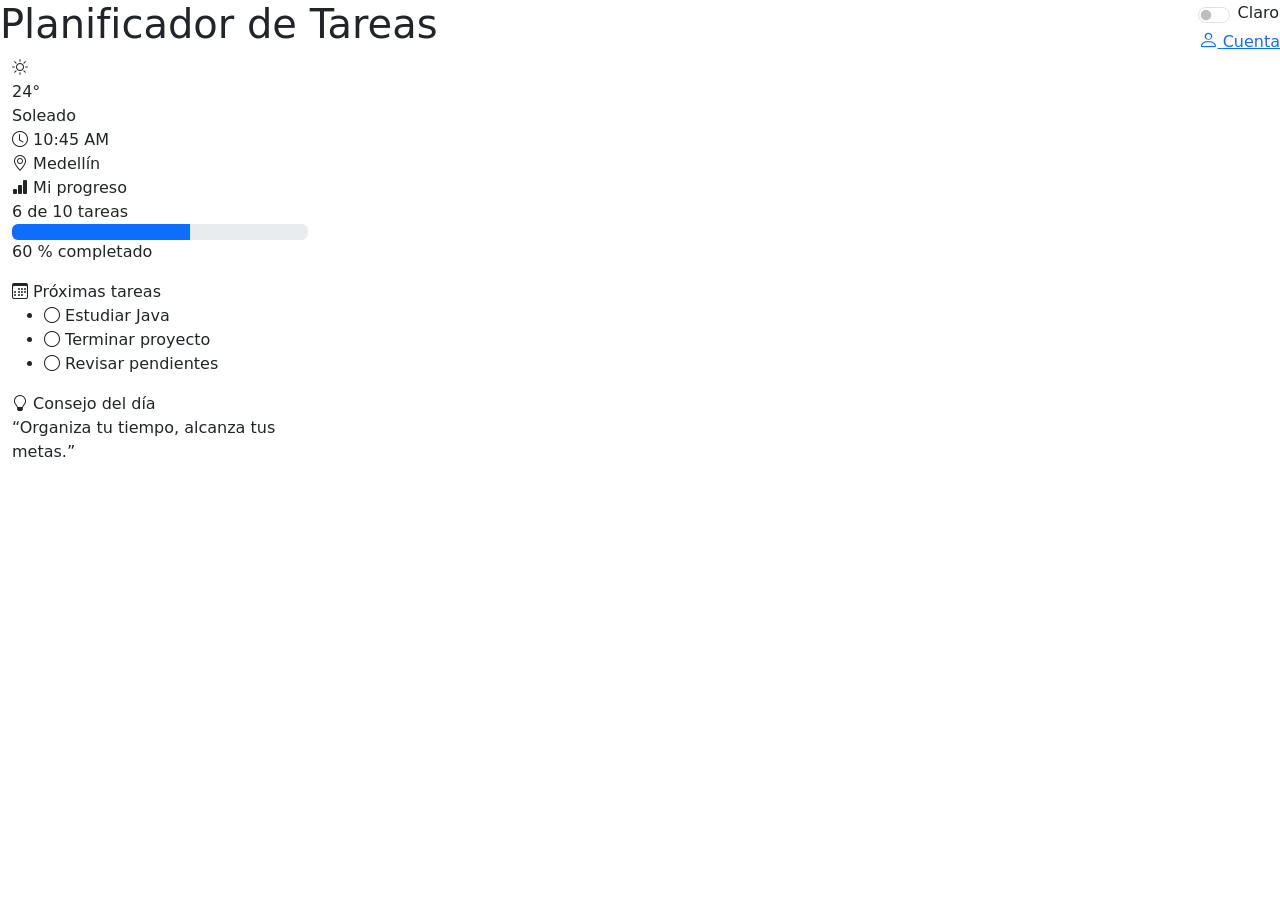
==== index.html @ a647c3d3 "feat: implementacion wiframe html" ====
<!DOCTYPE html>
<html lang="es">
<head>
    <meta charset="UTF-8">
    <meta name="viewport" content="width=device-width, initial-scale=1.0">
    <title>Planificador de Tareas</title>
    <link href="https://cdn.jsdelivr.net/npm/bootstrap@5.3.3/dist/css/bootstrap.min.css" rel="stylesheet">
    <link href="https://cdn.jsdelivr.net/npm/bootstrap-icons@1.11.3/font/bootstrap-icons.min.css" rel="stylesheet">
    <link rel="stylesheet" href="css/style.css">
</head>
<body>

    <!-- Header / Barra Superior -->
    <header class="app-header d-flex justify-content-between align-items-center">
        <div class="d-flex align-items-center gap-2">
            
            <h1 class="brand-title">Planificador de Tareas</h1>
        </div>

        <div class="header-actions">
            <!-- Selector de Tema Claro / Oscuro -->
            <div class="theme-switch-wrapper">
                <div class="form-check form-switch m-0 d-flex align-items-center gap-2">
                    <input class="form-check-input" type="checkbox" id="themeSwitch" role="switch">
                    <label class="form-check-label" for="themeSwitch">Claro</label>
                </div>
            </div>

            <!-- Botón Cuenta -->
            <a href="#" class="account-link">
                <i class="bi bi-person fs-5"></i>
                <span>Cuenta</span>
            </a>
        </div>
    </header>

    <!-- Contenedor Principal -->
    <main class="container-fluid app-layout">
        <div class="row g-4 h-100">
            <aside class="col-12 col-md-3 col-xl-3 widgets-container">
                <!--clima y ubicación-->
                <div class="widget-card">
                    <div class="weather-top">
                        <i class="bi bi-brightness-high weather-icon"></i>
                        <div class="weather-temp">
                            <div class="weather-degrees">24°</div>
                            <span class="weather-condition">Soleado</span>
                        </div>
                    </div>
                    <div class="weather-details">
                        <div class="weather-item">
                            <i class="bi bi-clock"></i>
                            <span>10:45 AM</span>
                        </div>
                        <div class="weather-item">
                            <i class="bi bi-geo-alt"></i>
                            <span>Medellín</span>
                        </div>
                    </div>
                </div>

                <!--progreso de tareas-->
                <div class="widget-card">
                    <div class="widget-title">
                        <i class="bi bi-bar-chart-fill"></i>
                        <span>Mi progreso</span>
                    </div>
                    <div class="progress-stats">6 de 10 tareas</div>
                    <div class="progress custom-progress" role="progressbar" aria-valuenow="60" aria-valuemin="0" aria-valuemax="100">
                        <div class="progress-bar" style="width: 60%"></div>
                    </div>
                    <p class="progress-pct">60 % completado</p>
                </div>

                <!--próximas tareas-->
                <div class="widget-card">
                    <div class="widget-title">
                        <i class="bi bi-calendar3"></i>
                        <span>Próximas tareas</span>
                    </div>
                    <ul class="next-tasks-list">
                        <li class="next-tasks-item">
                            <i class="bi bi-circle"></i>
                            <span>Estudiar Java</span>
                        </li>
                        <li class="next-tasks-item">
                            <i class="bi bi-circle"></i>
                            <span>Terminar proyecto</span>
                        </li>
                        <li class="next-tasks-item">
                            <i class="bi bi-circle"></i>
                            <span>Revisar pendientes</span>
                        </li>
                    </ul>
                </div>

                <!--consejo del día-->
                <div class="widget-card">
                    <div class="widget-title">
                        <i class="bi bi-lightbulb"></i>
                        <span>Consejo del día</span>
                    </div>
                    <p class="quote-text">“Organiza tu tiempo, alcanza tus metas.”</p>
                </div>

            </aside>

        </div>
    </main>

    <script src="https://cdn.jsdelivr.net/npm/bootstrap@5.3.3/dist/js/bootstrap.bundle.min.js"></script>
</body>
</html>
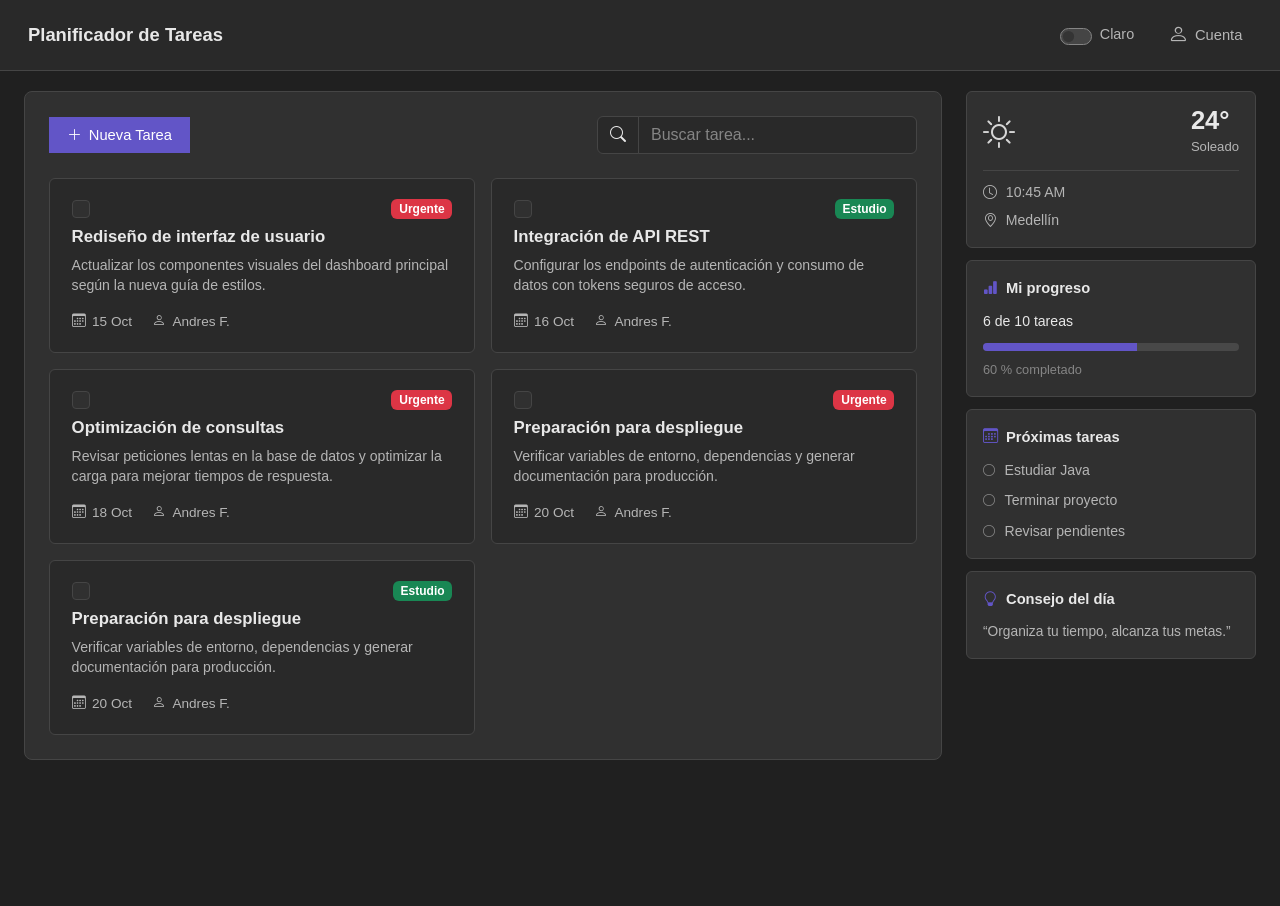
==== commit f12d05d7: "feat: implementar tarjetas y lista de tareas" ====
--- a/index.html
+++ b/index.html
@@ -13,7 +13,6 @@
     <!-- Header / Barra Superior -->
     <header class="app-header d-flex justify-content-between align-items-center">
         <div class="d-flex align-items-center gap-2">
-            
             <h1 class="brand-title">Planificador de Tareas</h1>
         </div>
 
@@ -37,8 +36,153 @@
     <!-- Contenedor Principal -->
     <main class="container-fluid app-layout">
         <div class="row g-4 h-100">
+                <section class="col-12 col-md-9 col-xl-9">
+                    <div class="center-board">
+                        <div class="d-flex justify-content-between align-items-center mb-4 flex-wrap gap-3">
+                            <button class="btn btn-new-task" data-bs-toggle="modal" data-bs-target="#newTaskModal">
+                                <i class="bi bi-plus-lg"></i>
+                                <span>Nueva Tarea</span>
+                            </button>
+                            <div class="input-group" style="max-width: 320px;">
+                                <span class="input-group-text">
+                                    <i class="bi bi-search"></i>
+                                </span>
+                                <input type="text" class="form-control" placeholder="Buscar tarea...">
+                            </div>
+                        </div>
+
+                        <div class="row row-cols-1 row-cols-lg-2 g-3">
+                            <div class="col">
+                                <div class="card task-card h-100">
+                                    <div class="card-body">
+                                        <div>
+                                            <div class="d-flex justify-content-between align-items-center mb-2">
+                                                <input type="checkbox" class="form-check-input">
+                                                <span class="badge bg-danger">Urgente</span>
+                                            </div>
+                                            <h5 class="card-title">Rediseño de interfaz de usuario</h5>
+                                            <p class="task-desc">Actualizar los componentes visuales del dashboard principal según la nueva guía de estilos.</p>
+                                        </div>
+                                        <div class="task-meta">
+                                            <span>
+                                                <i class="bi bi-calendar3"></i>
+                                                15 Oct
+                                            </span>
+                                            <span>
+                                                <i class="bi bi-person"></i>
+                                                Andres F.
+                                            </span>
+                                        </div>
+                                    </div>
+                                </div>
+                            </div>
+
+                            <div class="col">
+                                <div class="card task-card h-100">
+                                    <div class="card-body">
+                                        <div>
+                                            <div class="d-flex justify-content-between align-items-center mb-2">
+                                                <input type="checkbox" class="form-check-input">
+                                                <span class="badge bg-success">Estudio</span>
+                                            </div>
+                                            <h5 class="card-title">Integración de API REST</h5>
+                                            <p class="task-desc">Configurar los endpoints de autenticación y consumo de datos con tokens seguros de acceso.</p>
+                                        </div>
+                                        <div class="task-meta">
+                                            <span>
+                                                <i class="bi bi-calendar3"></i>
+                                                16 Oct
+                                            </span>
+                                            <span>
+                                                <i class="bi bi-person"></i>
+                                                Andres F.
+                                            </span>
+                                        </div>
+                                    </div>
+                                </div>
+                            </div>
+
+                            <div class="col">
+                                <div class="card task-card h-100">
+                                    <div class="card-body">
+                                        <div>
+                                            <div class="d-flex justify-content-between align-items-center mb-2">
+                                                <input type="checkbox" class="form-check-input">
+                                                <span class="badge bg-danger">Urgente</span>
+                                            </div>
+                                            <h5 class="card-title">Optimización de consultas</h5>
+                                            <p class="task-desc">Revisar peticiones lentas en la base de datos y optimizar la carga para mejorar tiempos de respuesta.</p>
+                                        </div>
+                                        <div class="task-meta">
+                                            <span>
+                                                <i class="bi bi-calendar3"></i>
+                                                18 Oct
+                                            </span>
+                                            <span>
+                                                <i class="bi bi-person"></i>
+                                                Andres F.
+                                            </span>
+                                        </div>
+                                    </div>
+                                </div>
+                            </div>
+
+                            <div class="col">
+                                <div class="card task-card h-100">
+                                    <div class="card-body">
+                                        <div>
+                                            <div class="d-flex justify-content-between align-items-center mb-2">
+                                                <input type="checkbox" class="form-check-input">
+                                                <span class="badge bg-danger">Urgente</span>
+                                            </div>
+                                            <h5 class="card-title">Preparación para despliegue</h5>
+                                            <p class="task-desc">Verificar variables de entorno, dependencias y generar documentación para producción.</p>
+                                        </div>
+                                        <div class="task-meta">
+                                            <span>
+                                                <i class="bi bi-calendar3"></i>
+                                                20 Oct
+                                            </span>
+                                            <span>
+                                                <i class="bi bi-person"></i>
+                                                Andres F.
+                                            </span>
+                                        </div>
+                                    </div>
+                                </div>
+                            </div>
+
+                            <div class="col">
+                                <div class="card task-card h-100">
+                                    <div class="card-body">
+                                        <div>
+                                            <div class="d-flex justify-content-between align-items-center mb-2">
+                                                <input type="checkbox" class="form-check-input">
+                                                <span class="badge bg-success">Estudio</span>
+                                            </div>
+                                            <h5 class="card-title">Preparación para despliegue</h5>
+                                            <p class="task-desc">Verificar variables de entorno, dependencias y generar documentación para producción.</p>
+                                        </div>
+                                        <div class="task-meta">
+                                            <span>
+                                                <i class="bi bi-calendar3"></i>
+                                                20 Oct
+                                            </span>
+                                            <span>
+                                                <i class="bi bi-person"></i>
+                                                Andres F.
+                                            </span>
+                                        </div>
+                                    </div>
+                                </div>
+                            </div>
+
+                        </div>
+                    </div>
+                </section>
+
+            <!--clima y ubicación-->
             <aside class="col-12 col-md-3 col-xl-3 widgets-container">
-                <!--clima y ubicación-->
                 <div class="widget-card">
                     <div class="weather-top">
                         <i class="bi bi-brightness-high weather-icon"></i>
@@ -108,6 +252,48 @@
         </div>
     </main>
 
+    <!-- Modal Nueva Tarea -->
+    <div class="modal fade" id="newTaskModal" tabindex="-1" aria-labelledby="newTaskModalLabel" aria-hidden="true">
+        <div class="modal-dialog modal-dialog-centered">
+            <div class="modal-content custom-modal">
+                <div class="modal-header border-0 pb-0">
+                    <h5 class="modal-title fw-bold" id="newTaskModalLabel">Nueva Tarea</h5>
+                    <button type="button" class="btn-close btn-close-white" data-bs-dismiss="modal" aria-label="Cerrar"></button>
+                </div>
+                <div class="modal-body pt-3">
+                    <form id="newTaskForm">
+                        <div class="mb-3">
+                            <label class="form-label text-secondary small fw-medium">Nombre</label>
+                            <input type="text" class="form-control" placeholder="Nombre de la tarea" required>
+                        </div>
+                        <div class="mb-3">
+                            <label class="form-label text-secondary small fw-medium">Descripción</label>
+                            <textarea class="form-control" rows="2" placeholder="Detalles de la tarea..."></textarea>
+                        </div>
+                        <div class="row g-2 mb-3">
+                            <div class="col-6">
+                                <label class="form-label text-secondary small fw-medium">Fecha Límite</label>
+                                <input type="date" class="form-control" required>
+                            </div>
+                            <div class="col-6">
+                                <label class="form-label text-secondary small fw-medium">Categoría</label>
+                                <select class="form-select custom-select">
+                                    <option value="Urgente" selected>Urgente</option>
+                                    <option value="Estudio">Estudio</option>
+                                    <option value="Personal">Personal</option>
+                                    <option value="Trabajo">Trabajo</option>
+                                </select>
+                            </div>
+                        </div>
+                        <div class="d-grid mt-4">
+                            <button type="submit" class="btn btn-save-task">Guardar</button>
+                        </div>
+                    </form>
+                </div>
+            </div>
+        </div>
+    </div>
+
     <script src="https://cdn.jsdelivr.net/npm/bootstrap@5.3.3/dist/js/bootstrap.bundle.min.js"></script>
 </body>
 </html>
--- a/css/style.css
+++ b/css/style.css
@@ -0,0 +1,379 @@
+/* Variables de tema */
+:root {
+    --bg-body: #202020;
+    --bg-sidebar: #292929;
+    --bg-card: #303030;
+    --bg-card-hover: #383838;
+    --border-color: #454545;
+    --border-color-hover: #5a5a5a;
+    --primary-purple: #6255c7;
+    --text-primary: #e8e8e8;
+    --text-secondary: #b5b5b5;
+    --text-muted: #858585;
+    --border-radius-xl: 8px;
+    --border-radius-lg: 6px;
+    --border-radius-sm: 4px;
+    --transition: background-color 0.2s ease, color 0.2s ease;
+}
+
+/* Base */
+body {
+    background-color: var(--bg-body);
+    color: var(--text-primary);
+    font-family: Arial, Helvetica, sans-serif;
+    min-height: 100vh;
+    overflow-x: hidden;
+}
+
+/* Header */
+.app-header {
+    background-color: var(--bg-sidebar);
+    border-bottom: 1px solid var(--border-color);
+    padding: 0.9rem 1.75rem;
+}
+
+.brand-icon-box {
+    width: 34px;
+    height: 34px;
+    background-color: var(--primary-purple);
+    color: #fff;
+    border-radius: var(--border-radius-sm);
+    display: inline-flex;
+    align-items: center;
+    justify-content: center;
+    font-size: 1.15rem;
+}
+
+.brand-title {
+    font-size: 1.15rem;
+    font-weight: 600;
+    margin: 0;
+}
+
+.header-actions {
+    display: flex;
+    align-items: center;
+    gap: 1.5rem;
+}
+
+.theme-switch-wrapper {
+    display: flex;
+    align-items: center;
+    gap: 0.5rem;
+    color: var(--text-secondary);
+    font-size: 0.9rem;
+}
+
+.theme-switch-wrapper .form-check-input {
+    background-color: var(--border-color);
+    border-color: var(--text-muted);
+    cursor: pointer;
+    width: 2.2em;
+    height: 1.2em;
+}
+
+.account-link {
+    color: var(--text-secondary);
+    text-decoration: none;
+    font-size: 0.92rem;
+    font-weight: 500;
+    display: inline-flex;
+    align-items: center;
+    gap: 0.45rem;
+    padding: 0.35rem 0.6rem;
+    border-radius: var(--border-radius-sm);
+    transition: var(--transition);
+}
+
+.account-link:hover {
+    color: var(--text-primary);
+    background-color: var(--bg-card);
+}
+
+/* Layout y Panel Central */
+.app-layout {
+    min-height: calc(100vh - 65px);
+    padding: 1.25rem 1.5rem;
+}
+
+.center-board {
+    background-color: var(--bg-card);
+    border: 1px solid var(--border-color);
+    border-radius: var(--border-radius-xl);
+    min-height: 100%;
+    display: flex;
+    flex-direction: column;
+    padding: 1.5rem;
+}
+
+/* Panel Central y Botón Nueva Tarea */
+.btn-new-task {
+    background-color: var(--primary-purple);
+    color: #fff;
+    font-weight: 500;
+    font-size: 0.92rem;
+    padding: 0.45rem 1.1rem;
+    border-radius: var(--border-radius-md);
+    border: none;
+    display: inline-flex;
+    align-items: center;
+    gap: 0.45rem;
+    transition: background-color 0.2s ease, transform 0.15s ease;
+}
+
+.btn-new-task:hover {
+    background-color: #5345b5;
+    color: #fff;
+    transform: translateY(-1px);
+}
+
+/* Buscador */
+.input-group-text,
+.form-control {
+    background-color: var(--bg-sidebar);
+    border-color: var(--border-color);
+    color: var(--text-primary);
+}
+
+.form-control::placeholder {
+    color: var(--text-muted);
+}
+
+.form-control:focus {
+    background-color: var(--bg-sidebar);
+    border-color: var(--border-color-hover);
+    color: var(--text-primary);
+    box-shadow: none;
+}
+
+/* Tarjetas de Tareas */
+.task-card {
+    background-color: var(--bg-sidebar);
+    border: 1px solid var(--border-color);
+    border-radius: var(--border-radius-lg);
+    color: var(--text-primary);
+    min-height: 175px;
+    transition: transform 0.2s ease, border-color 0.2s ease, box-shadow 0.2s ease;
+}
+
+.task-card:hover {
+    border-color: var(--border-color-hover);
+    transform: translateY(-2px);
+    box-shadow: 0 4px 14px rgba(0, 0, 0, 0.25);
+}
+
+.task-card .card-body {
+    padding: 1.25rem 1.35rem;
+    display: flex;
+    flex-direction: column;
+    justify-content: space-between;
+    height: 100%;
+}
+
+.task-card .card-title {
+    font-size: 1.05rem;
+    font-weight: 600;
+    margin: 0.25rem 0 0.45rem;
+}
+
+.task-card .task-desc {
+    color: var(--text-secondary);
+    font-size: 0.88rem;
+    line-height: 1.45;
+    margin-bottom: 0.85rem;
+}
+
+.task-card .task-meta {
+    display: flex;
+    align-items: center;
+    gap: 1.25rem;
+}
+
+.task-card .task-meta span {
+    color: var(--text-secondary);
+    font-size: 0.85rem;
+    display: inline-flex;
+    align-items: center;
+    gap: 0.4rem;
+}
+
+.task-card .form-check-input {
+    background-color: var(--bg-card);
+    border-color: var(--border-color);
+    cursor: pointer;
+    width: 1.15em;
+    height: 1.15em;
+    margin: 0;
+}
+
+.theme-switch-wrapper .form-check-input:checked,
+.task-card .form-check-input:checked {
+    background-color: var(--primary-purple);
+    border-color: transparent;
+}
+
+/* Widgets Laterales */
+.widgets-container {
+    display: flex;
+    flex-direction: column;
+    gap: 0.75rem;
+}
+
+.widget-card {
+    background-color: var(--bg-card);
+    border: 1px solid var(--border-color);
+    border-radius: var(--border-radius-lg);
+    padding: 1rem;
+}
+
+.widget-title {
+    font-size: 0.92rem;
+    font-weight: 600;
+    display: flex;
+    align-items: center;
+    gap: 0.5rem;
+    margin-bottom: 0.75rem;
+}
+
+.widget-title i {
+    color: var(--primary-purple);
+}
+
+/* Clima */
+.weather-top {
+    display: flex;
+    align-items: center;
+    justify-content: space-between;
+    margin-bottom: 0.75rem;
+}
+
+.weather-icon {
+    font-size: 2rem;
+    color: #d6d6d6;
+}
+
+.weather-degrees {
+    font-size: 1.6rem;
+    font-weight: 600;
+    line-height: 1;
+}
+
+.weather-condition {
+    font-size: 0.82rem;
+    color: var(--text-secondary);
+}
+
+.weather-details {
+    display: flex;
+    flex-direction: column;
+    gap: 0.45rem;
+    font-size: 0.88rem;
+    color: var(--text-secondary);
+    border-top: 1px solid var(--border-color);
+    padding-top: 0.7rem;
+}
+
+.weather-item {
+    display: flex;
+    align-items: center;
+    gap: 0.55rem;
+}
+
+/* Progreso */
+.progress-stats {
+    font-size: 0.88rem;
+    font-weight: 500;
+    margin-bottom: 0.65rem;
+}
+
+.custom-progress {
+    height: 8px;
+    background-color: #484848;
+    border-radius: 4px;
+    overflow: hidden;
+    margin-bottom: 0.6rem;
+}
+
+.custom-progress .progress-bar {
+    background-color: var(--primary-purple);
+}
+
+.progress-pct {
+    font-size: 0.8rem;
+    color: var(--text-muted);
+    margin: 0;
+}
+
+/* Próximas Tareas y Consejo */
+.next-tasks-list {
+    list-style: none;
+    padding: 0;
+    margin: 0;
+    display: flex;
+    flex-direction: column;
+    gap: 0.6rem;
+}
+
+.next-tasks-item {
+    display: flex;
+    align-items: center;
+    gap: 0.6rem;
+    font-size: 0.88rem;
+    color: var(--text-secondary);
+}
+
+.next-tasks-item i {
+    font-size: 0.75rem;
+    color: var(--text-muted);
+}
+
+.quote-text {
+    font-size: 0.86rem;
+    color: var(--text-secondary);
+    margin: 0;
+    line-height: 1.45;
+}
+
+/* Modal de Nueva Tarea */
+.custom-modal {
+    background-color: var(--bg-card);
+    border: 1px solid var(--border-color);
+    border-radius: var(--border-radius-xl);
+    color: var(--text-primary);
+}
+
+.custom-modal .form-control,
+.custom-modal .form-select {
+    background-color: var(--bg-sidebar);
+    border-color: var(--border-color);
+    color: var(--text-primary);
+}
+
+.custom-modal .form-control:focus,
+.custom-modal .form-select:focus {
+    background-color: var(--bg-sidebar);
+    border-color: var(--border-color-hover);
+    color: var(--text-primary);
+    box-shadow: none;
+}
+
+.custom-modal input[type="date"]::-webkit-calendar-picker-indicator {
+    filter: invert(0.8);
+    cursor: pointer;
+}
+
+.btn-save-task {
+    background-color: var(--primary-purple);
+    color: #fff;
+    font-weight: 600;
+    font-size: 0.95rem;
+    padding: 0.65rem;
+    border-radius: var(--border-radius-md);
+    border: none;
+    transition: background-color 0.2s ease;
+}
+
+.btn-save-task:hover {
+    background-color: #5345b5;
+    color: #fff;
+}
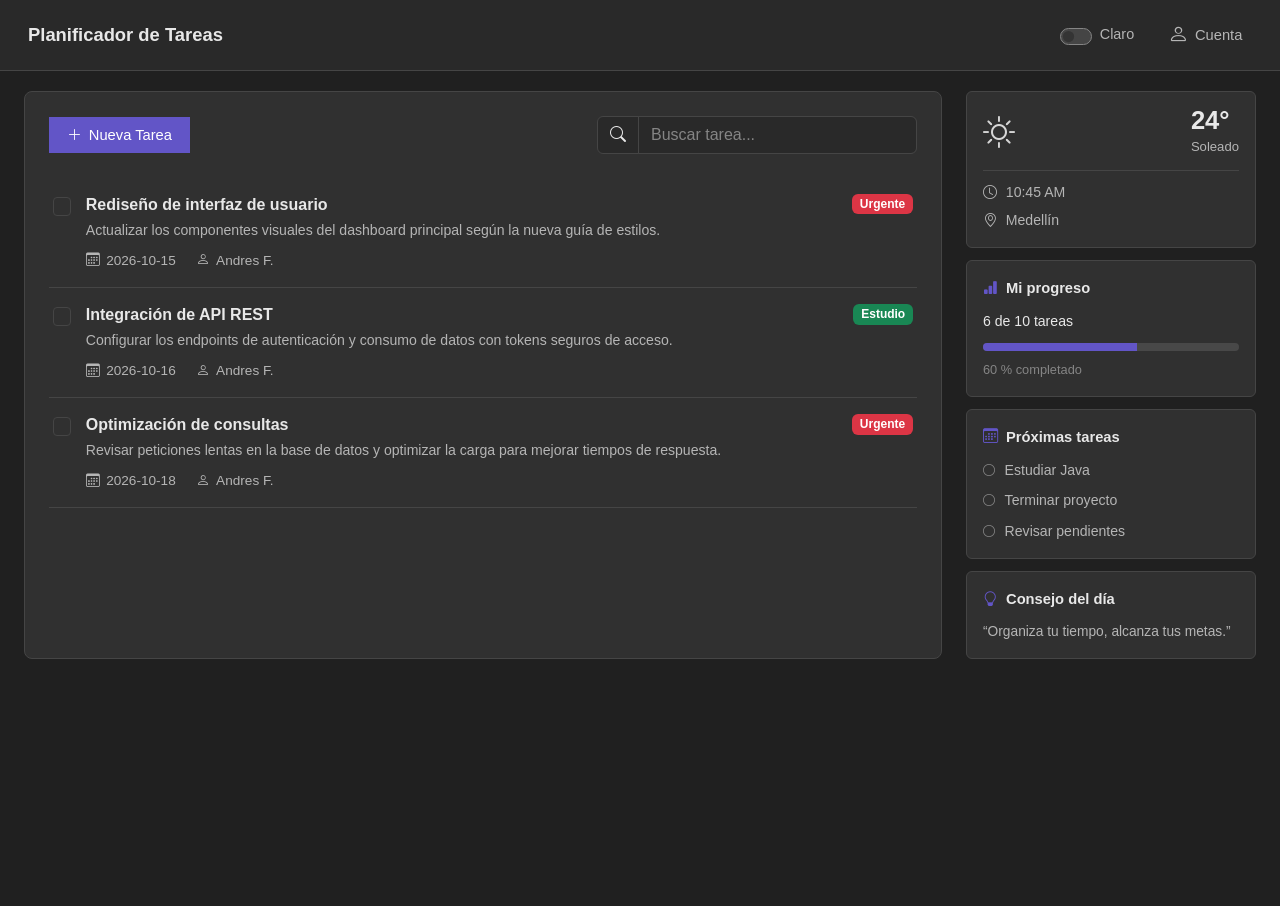
==== commit 5f3ac52c: "feat: mejorar tablero y formulario de tareas" ====
--- a/index.html
+++ b/index.html
@@ -36,7 +36,7 @@
     <!-- Contenedor Principal -->
     <main class="container-fluid app-layout">
         <div class="row g-4 h-100">
-                <section class="col-12 col-md-9 col-xl-9">
+            <section class="col-12 col-md-9 col-xl-9">
                     <div class="center-board">
                         <div class="d-flex justify-content-between align-items-center mb-4 flex-wrap gap-3">
                             <button class="btn btn-new-task" data-bs-toggle="modal" data-bs-target="#newTaskModal">
@@ -51,135 +51,13 @@
                             </div>
                         </div>
 
-                        <div class="row row-cols-1 row-cols-lg-2 g-3">
-                            <div class="col">
-                                <div class="card task-card h-100">
-                                    <div class="card-body">
-                                        <div>
-                                            <div class="d-flex justify-content-between align-items-center mb-2">
-                                                <input type="checkbox" class="form-check-input">
-                                                <span class="badge bg-danger">Urgente</span>
-                                            </div>
-                                            <h5 class="card-title">Rediseño de interfaz de usuario</h5>
-                                            <p class="task-desc">Actualizar los componentes visuales del dashboard principal según la nueva guía de estilos.</p>
-                                        </div>
-                                        <div class="task-meta">
-                                            <span>
-                                                <i class="bi bi-calendar3"></i>
-                                                15 Oct
-                                            </span>
-                                            <span>
-                                                <i class="bi bi-person"></i>
-                                                Andres F.
-                                            </span>
-                                        </div>
-                                    </div>
-                                </div>
-                            </div>
+                        <!-- Contenedor donde se insertan dinamicamente las tareas de momento por ahora -->
+                        <div class="task-list" id="taskContainer">
+                            <!-- dento de este div se mostraran las tarjetas por medio del array -->
+                        </div>
 
-                            <div class="col">
-                                <div class="card task-card h-100">
-                                    <div class="card-body">
-                                        <div>
-                                            <div class="d-flex justify-content-between align-items-center mb-2">
-                                                <input type="checkbox" class="form-check-input">
-                                                <span class="badge bg-success">Estudio</span>
-                                            </div>
-                                            <h5 class="card-title">Integración de API REST</h5>
-                                            <p class="task-desc">Configurar los endpoints de autenticación y consumo de datos con tokens seguros de acceso.</p>
-                                        </div>
-                                        <div class="task-meta">
-                                            <span>
-                                                <i class="bi bi-calendar3"></i>
-                                                16 Oct
-                                            </span>
-                                            <span>
-                                                <i class="bi bi-person"></i>
-                                                Andres F.
-                                            </span>
-                                        </div>
-                                    </div>
-                                </div>
-                            </div>
-
-                            <div class="col">
-                                <div class="card task-card h-100">
-                                    <div class="card-body">
-                                        <div>
-                                            <div class="d-flex justify-content-between align-items-center mb-2">
-                                                <input type="checkbox" class="form-check-input">
-                                                <span class="badge bg-danger">Urgente</span>
-                                            </div>
-                                            <h5 class="card-title">Optimización de consultas</h5>
-                                            <p class="task-desc">Revisar peticiones lentas en la base de datos y optimizar la carga para mejorar tiempos de respuesta.</p>
-                                        </div>
-                                        <div class="task-meta">
-                                            <span>
-                                                <i class="bi bi-calendar3"></i>
-                                                18 Oct
-                                            </span>
-                                            <span>
-                                                <i class="bi bi-person"></i>
-                                                Andres F.
-                                            </span>
-                                        </div>
-                                    </div>
-                                </div>
-                            </div>
-
-                            <div class="col">
-                                <div class="card task-card h-100">
-                                    <div class="card-body">
-                                        <div>
-                                            <div class="d-flex justify-content-between align-items-center mb-2">
-                                                <input type="checkbox" class="form-check-input">
-                                                <span class="badge bg-danger">Urgente</span>
-                                            </div>
-                                            <h5 class="card-title">Preparación para despliegue</h5>
-                                            <p class="task-desc">Verificar variables de entorno, dependencias y generar documentación para producción.</p>
-                                        </div>
-                                        <div class="task-meta">
-                                            <span>
-                                                <i class="bi bi-calendar3"></i>
-                                                20 Oct
-                                            </span>
-                                            <span>
-                                                <i class="bi bi-person"></i>
-                                                Andres F.
-                                            </span>
-                                        </div>
-                                    </div>
-                                </div>
-                            </div>
-
-                            <div class="col">
-                                <div class="card task-card h-100">
-                                    <div class="card-body">
-                                        <div>
-                                            <div class="d-flex justify-content-between align-items-center mb-2">
-                                                <input type="checkbox" class="form-check-input">
-                                                <span class="badge bg-success">Estudio</span>
-                                            </div>
-                                            <h5 class="card-title">Preparación para despliegue</h5>
-                                            <p class="task-desc">Verificar variables de entorno, dependencias y generar documentación para producción.</p>
-                                        </div>
-                                        <div class="task-meta">
-                                            <span>
-                                                <i class="bi bi-calendar3"></i>
-                                                20 Oct
-                                            </span>
-                                            <span>
-                                                <i class="bi bi-person"></i>
-                                                Andres F.
-                                            </span>
-                                        </div>
-                                    </div>
-                                </div>
-                            </div>
-
-                        </div>
-                    </div>
-                </section>
+            </div>
+            </section>
 
             <!--clima y ubicación-->
             <aside class="col-12 col-md-3 col-xl-3 widgets-container">
@@ -261,29 +139,38 @@
                     <button type="button" class="btn-close btn-close-white" data-bs-dismiss="modal" aria-label="Cerrar"></button>
                 </div>
                 <div class="modal-body pt-3">
+                    <!-- Alerta -->
+                    <div id="alertError" class="alert alert-danger d-none" role="alert">
+                        Por favor, completa todos los campos correctamente.
+                    </div>
                     <form id="newTaskForm">
                         <div class="mb-3">
                             <label class="form-label text-secondary small fw-medium">Nombre</label>
-                            <input type="text" class="form-control" placeholder="Nombre de la tarea" required>
+                            <input type="text" class="form-control" id="newTaskNameInput" placeholder="Nombre de la tarea" required>
                         </div>
+
                         <div class="mb-3">
                             <label class="form-label text-secondary small fw-medium">Descripción</label>
-                            <textarea class="form-control" rows="2" placeholder="Detalles de la tarea..."></textarea>
+                            <textarea class="form-control" id="newTaskDescInput" rows="2" placeholder="Detalles de la tarea..." required></textarea>
                         </div>
+
                         <div class="row g-2 mb-3">
                             <div class="col-6">
                                 <label class="form-label text-secondary small fw-medium">Fecha Límite</label>
-                                <input type="date" class="form-control" required>
+                                <input type="date" class="form-control" id="newTaskDateInput" required>
                             </div>
+
                             <div class="col-6">
                                 <label class="form-label text-secondary small fw-medium">Categoría</label>
-                                <select class="form-select custom-select">
+                                <select class="form-select custom-select" id="newTaskCategoryInput" required>
                                     <option value="Urgente" selected>Urgente</option>
                                     <option value="Estudio">Estudio</option>
                                     <option value="Personal">Personal</option>
                                     <option value="Trabajo">Trabajo</option>
                                 </select>
                             </div>
+                        </div>
+                        
                         </div>
                         <div class="d-grid mt-4">
                             <button type="submit" class="btn btn-save-task">Guardar</button>
@@ -295,5 +182,6 @@
     </div>
 
     <script src="https://cdn.jsdelivr.net/npm/bootstrap@5.3.3/dist/js/bootstrap.bundle.min.js"></script>
+    <script src="js/app.js"></script>
 </body>
 </html>
--- a/css/style.css
+++ b/css/style.css
@@ -146,50 +146,62 @@
     box-shadow: none;
 }
 
-/* Tarjetas de Tareas */
-.task-card {
-    background-color: var(--bg-sidebar);
-    border: 1px solid var(--border-color);
-    border-radius: var(--border-radius-lg);
-    color: var(--text-primary);
-    min-height: 175px;
-    transition: transform 0.2s ease, border-color 0.2s ease, box-shadow 0.2s ease;
-}
-
-.task-card:hover {
-    border-color: var(--border-color-hover);
-    transform: translateY(-2px);
-    box-shadow: 0 4px 14px rgba(0, 0, 0, 0.25);
-}
-
-.task-card .card-body {
-    padding: 1.25rem 1.35rem;
+/* Tareas en formato de lista */
+.task-list {
     display: flex;
     flex-direction: column;
+}
+
+.task-list-item {
+    border-bottom: 1px solid var(--border-color);
+}
+
+.task-row {
+    display: flex;
+    align-items: flex-start;
+    gap: 0.9rem;
+    padding: 1rem 0.25rem;
+    color: var(--text-primary);
+    transition: background-color 0.2s ease;
+}
+
+.task-row:hover {
+    background-color: var(--bg-card-hover);
+}
+
+.task-content {
+    flex: 1;
+    min-width: 0;
+}
+
+.task-heading {
+    display: flex;
+    align-items: center;
     justify-content: space-between;
-    height: 100%;
-}
-
-.task-card .card-title {
-    font-size: 1.05rem;
+    gap: 1rem;
+}
+
+.task-title {
+    font-size: 1rem;
     font-weight: 600;
-    margin: 0.25rem 0 0.45rem;
-}
-
-.task-card .task-desc {
+    margin: 0;
+    overflow-wrap: anywhere;
+}
+
+.task-row .task-desc {
     color: var(--text-secondary);
     font-size: 0.88rem;
     line-height: 1.45;
-    margin-bottom: 0.85rem;
-}
-
-.task-card .task-meta {
+    margin: 0.35rem 0 0.65rem;
+}
+
+.task-meta {
     display: flex;
     align-items: center;
     gap: 1.25rem;
 }
 
-.task-card .task-meta span {
+.task-meta span {
     color: var(--text-secondary);
     font-size: 0.85rem;
     display: inline-flex;
@@ -197,19 +209,43 @@
     gap: 0.4rem;
 }
 
-.task-card .form-check-input {
+.task-row .form-check-input {
     background-color: var(--bg-card);
     border-color: var(--border-color);
     cursor: pointer;
+    flex: 0 0 auto;
     width: 1.15em;
     height: 1.15em;
-    margin: 0;
+    margin: 0.2rem 0 0;
 }
 
 .theme-switch-wrapper .form-check-input:checked,
-.task-card .form-check-input:checked {
+.task-row .form-check-input:checked {
     background-color: var(--primary-purple);
     border-color: transparent;
+}
+
+@media (max-width: 575.98px) {
+    .app-header {
+        padding: 0.8rem 1rem;
+    }
+
+    .brand-title {
+        font-size: 1rem;
+    }
+
+    .header-actions {
+        gap: 0.75rem;
+    }
+
+    .task-heading {
+        align-items: flex-start;
+    }
+
+    .task-meta {
+        flex-wrap: wrap;
+        gap: 0.65rem 1rem;
+    }
 }
 
 /* Widgets Laterales */
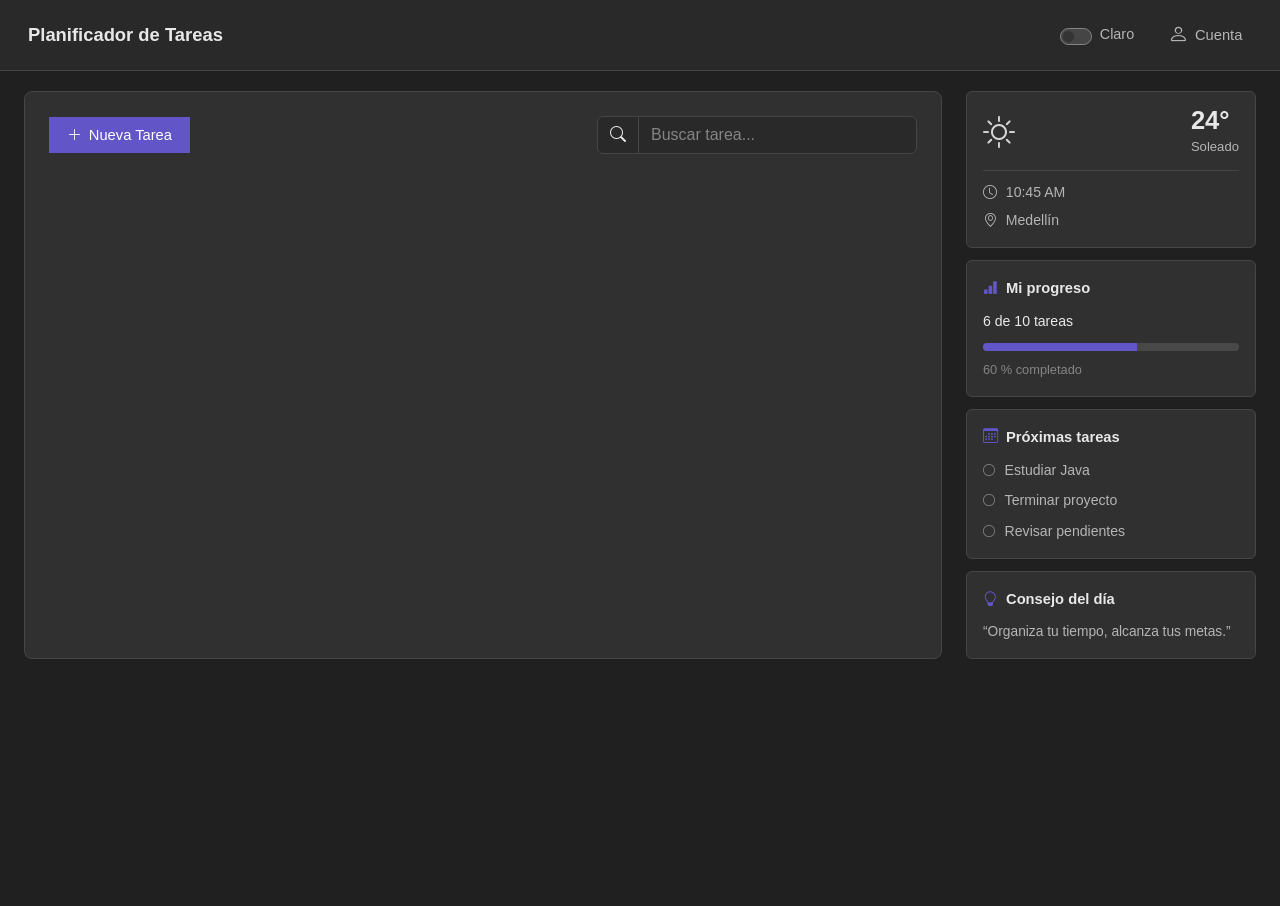
==== commit 2b0fc93e: "feat: crear clase TaskManager y organizar archivos JavaScript" ====
--- a/index.html
+++ b/index.html
@@ -170,8 +170,7 @@
                                 </select>
                             </div>
                         </div>
-                        
-                        </div>
+
                         <div class="d-grid mt-4">
                             <button type="submit" class="btn btn-save-task">Guardar</button>
                         </div>
@@ -182,6 +181,7 @@
     </div>
 
     <script src="https://cdn.jsdelivr.net/npm/bootstrap@5.3.3/dist/js/bootstrap.bundle.min.js"></script>
-    <script src="js/app.js"></script>
+    <script src="js/taskManager.js"></script>
+    <script src="js/index.js"></script>
 </body>
 </html>
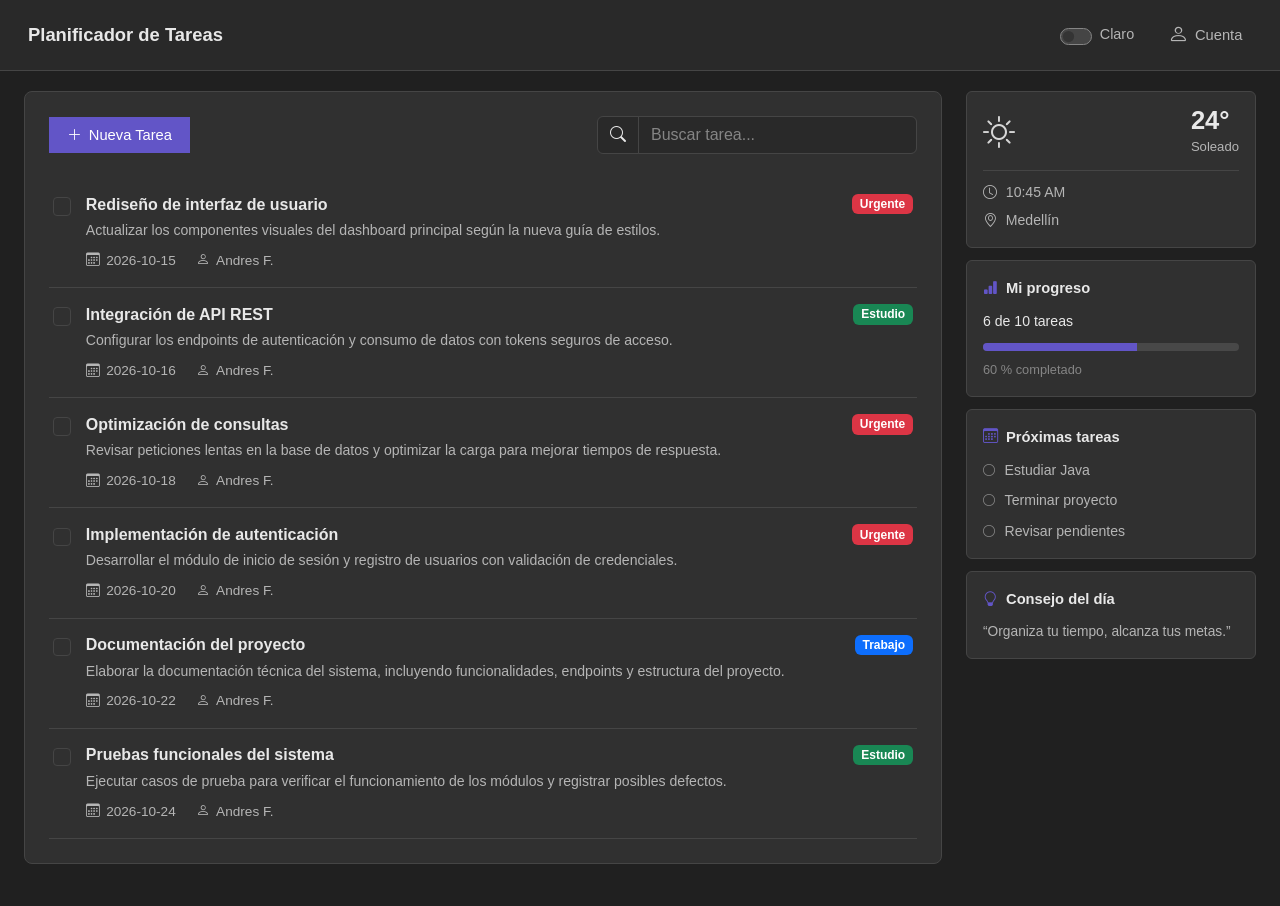
==== commit 2cefb05a: "feat: implementar interaccion para marcar tareas como completadas" ====
--- a/index.html
+++ b/index.html
@@ -183,5 +183,6 @@
     <script src="https://cdn.jsdelivr.net/npm/bootstrap@5.3.3/dist/js/bootstrap.bundle.min.js"></script>
     <script src="js/taskManager.js"></script>
     <script src="js/index.js"></script>
+    <script src="js/app.js"></script>
 </body>
 </html>
--- a/css/style.css
+++ b/css/style.css
@@ -219,6 +219,13 @@
     margin: 0.2rem 0 0;
 }
 
+/* estilo para las tareas completadas */
+.task-completed .task-title,
+.task-completed .task-desc {
+    text-decoration: line-through;
+    opacity: 0.6;
+}
+
 .theme-switch-wrapper .form-check-input:checked,
 .task-row .form-check-input:checked {
     background-color: var(--primary-purple);
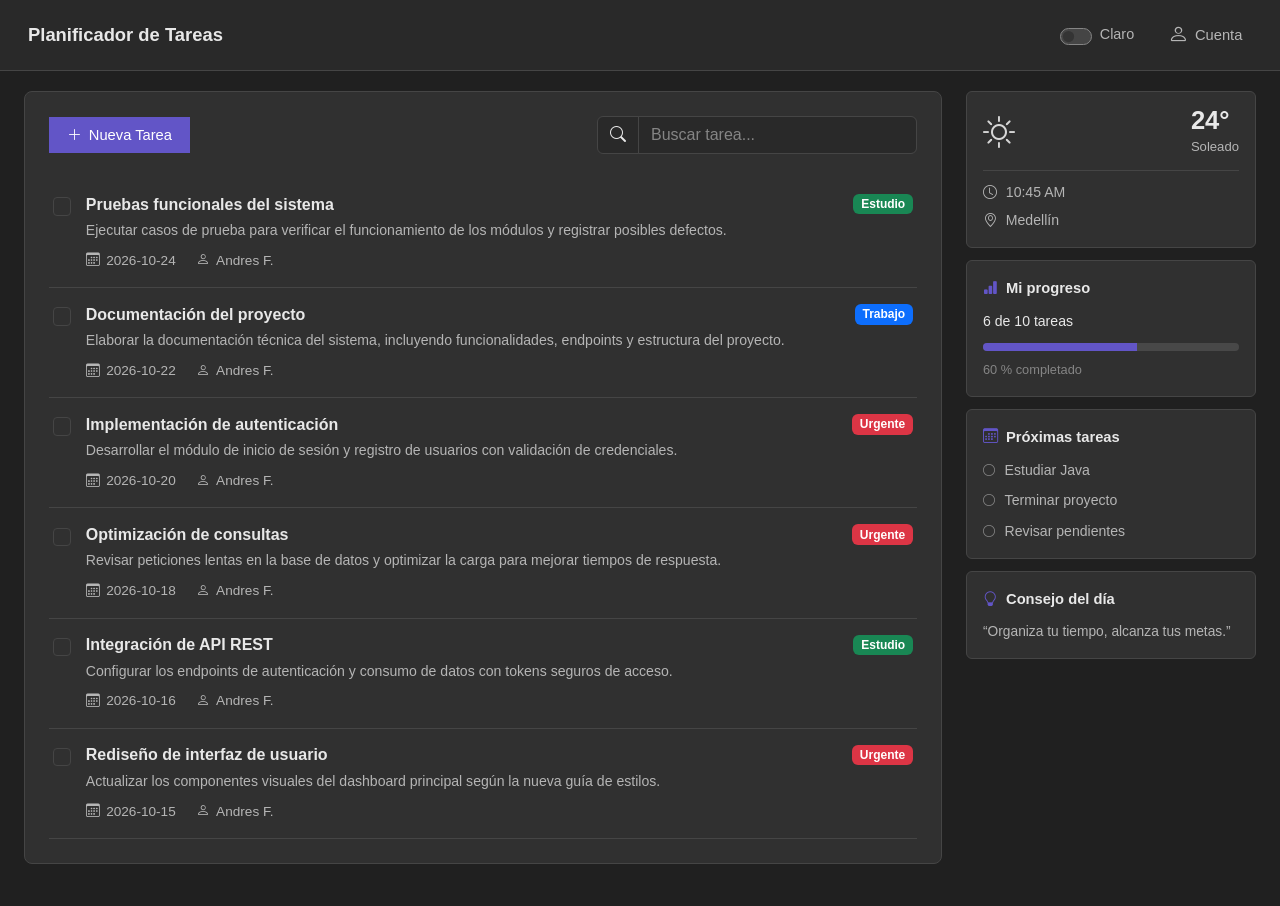
==== commit 9ba4b6c7: "feat: agregando ajustes de momento" ====
--- a/index.html
+++ b/index.html
@@ -180,6 +180,28 @@
         </div>
     </div>
 
+    <!-- Modal para confirmar la eliminación de una tarea completada -->
+    <div class="modal fade" id="deleteTaskModal" tabindex="-1" aria-labelledby="deleteTaskModalLabel" aria-hidden="true">
+        <div class="modal-dialog modal-dialog-centered">
+            <div class="modal-content custom-modal delete-modal">
+                <div class="modal-header border-0 pb-0">
+                    <button type="button" class="btn-close btn-close-white ms-auto" data-bs-dismiss="modal" aria-label="Cerrar"></button>
+                </div>
+                <div class="modal-body pt-3">
+                    <h2 class="modal-title fs-5 fw-bold" id="deleteTaskModalLabel">Eliminar tarea</h2>
+                    <p class="delete-modal-copy">La tarea <strong id="deleteTaskName"></strong> se eliminará permanentemente.</p>
+                    <p class="delete-modal-note">Esta acción no se puede deshacer.</p>
+                </div>
+                <div class="modal-footer border-0 pt-0">
+                    <button type="button" class="btn btn-cancel-delete" data-bs-dismiss="modal">Conservar tarea</button>
+                    <button type="button" class="btn btn-confirm-delete" id="confirmDeleteTask">
+                        Eliminar tarea
+                    </button>
+                </div>
+            </div>
+        </div>
+    </div>
+
     <script src="https://cdn.jsdelivr.net/npm/bootstrap@5.3.3/dist/js/bootstrap.bundle.min.js"></script>
     <script src="js/taskManager.js"></script>
     <script src="js/index.js"></script>
--- a/css/style.css
+++ b/css/style.css
@@ -232,6 +232,70 @@
     border-color: transparent;
 }
 
+.btn-delete-task {
+    display: none;
+    align-items: center;
+    gap: 0.4rem;
+    margin-top: 0.75rem;
+    padding: 0.35rem 0.65rem;
+    border: 1px solid rgba(220, 53, 69, 0.45);
+    border-radius: var(--border-radius-sm);
+    color: #ff8a96;
+    font-size: 0.82rem;
+    transition: background-color 0.2s ease, border-color 0.2s ease;
+}
+
+.is-completed .btn-delete-task {
+    display: inline-flex;
+}
+
+.btn-delete-task:hover,
+.btn-delete-task:focus-visible {
+    background-color: rgba(220, 53, 69, 0.14);
+    border-color: #dc3545;
+    color: #ffb0b8;
+}
+
+.delete-modal-copy {
+    color: var(--text-secondary);
+    margin: 0.9rem 0 0.4rem;
+    overflow-wrap: anywhere;
+}
+
+.delete-modal-copy strong {
+    color: var(--text-primary);
+}
+
+.delete-modal-note {
+    color: var(--text-muted);
+    font-size: 0.85rem;
+    margin: 0;
+}
+
+.btn-cancel-delete {
+    color: var(--text-secondary);
+    border: 1px solid var(--border-color);
+}
+
+.btn-cancel-delete:hover {
+    color: var(--text-primary);
+    background-color: var(--bg-card-hover);
+    border-color: var(--border-color-hover);
+}
+
+.btn-confirm-delete {
+    color: #fff;
+    background-color: #b02a37;
+    border: 1px solid #b02a37;
+}
+
+.btn-confirm-delete:hover,
+.btn-confirm-delete:focus-visible {
+    color: #fff;
+    background-color: #92232e;
+    border-color: #92232e;
+}
+
 @media (max-width: 575.98px) {
     .app-header {
         padding: 0.8rem 1rem;
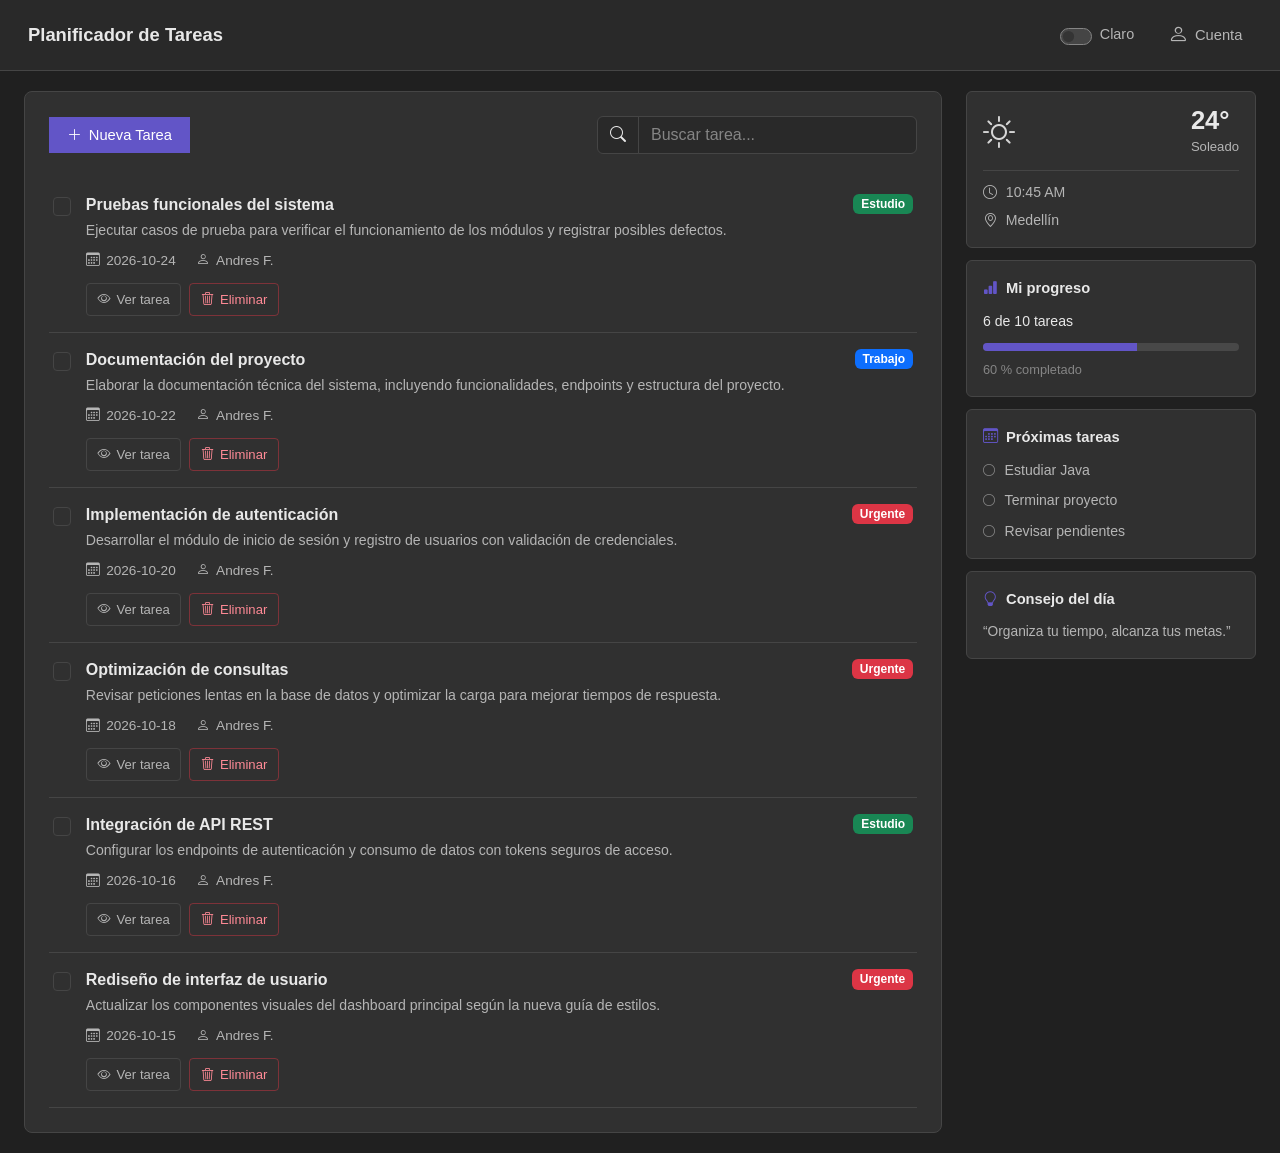
==== commit 5d2d7948: "feat: modularizar componentes modales y agregar vista detallada de tareas" ====
--- a/index.html
+++ b/index.html
@@ -7,6 +7,7 @@
     <link href="https://cdn.jsdelivr.net/npm/bootstrap@5.3.3/dist/css/bootstrap.min.css" rel="stylesheet">
     <link href="https://cdn.jsdelivr.net/npm/bootstrap-icons@1.11.3/font/bootstrap-icons.min.css" rel="stylesheet">
     <link rel="stylesheet" href="css/style.css">
+    <link rel="stylesheet" href="css/modals.css">
 </head>
 <body>
 
@@ -130,81 +131,12 @@
         </div>
     </main>
 
-    <!-- Modal Nueva Tarea -->
-    <div class="modal fade" id="newTaskModal" tabindex="-1" aria-labelledby="newTaskModalLabel" aria-hidden="true">
-        <div class="modal-dialog modal-dialog-centered">
-            <div class="modal-content custom-modal">
-                <div class="modal-header border-0 pb-0">
-                    <h5 class="modal-title fw-bold" id="newTaskModalLabel">Nueva Tarea</h5>
-                    <button type="button" class="btn-close btn-close-white" data-bs-dismiss="modal" aria-label="Cerrar"></button>
-                </div>
-                <div class="modal-body pt-3">
-                    <!-- Alerta -->
-                    <div id="alertError" class="alert alert-danger d-none" role="alert">
-                        Por favor, completa todos los campos correctamente.
-                    </div>
-                    <form id="newTaskForm">
-                        <div class="mb-3">
-                            <label class="form-label text-secondary small fw-medium">Nombre</label>
-                            <input type="text" class="form-control" id="newTaskNameInput" placeholder="Nombre de la tarea" required>
-                        </div>
-
-                        <div class="mb-3">
-                            <label class="form-label text-secondary small fw-medium">Descripción</label>
-                            <textarea class="form-control" id="newTaskDescInput" rows="2" placeholder="Detalles de la tarea..." required></textarea>
-                        </div>
-
-                        <div class="row g-2 mb-3">
-                            <div class="col-6">
-                                <label class="form-label text-secondary small fw-medium">Fecha Límite</label>
-                                <input type="date" class="form-control" id="newTaskDateInput" required>
-                            </div>
-
-                            <div class="col-6">
-                                <label class="form-label text-secondary small fw-medium">Categoría</label>
-                                <select class="form-select custom-select" id="newTaskCategoryInput" required>
-                                    <option value="Urgente" selected>Urgente</option>
-                                    <option value="Estudio">Estudio</option>
-                                    <option value="Personal">Personal</option>
-                                    <option value="Trabajo">Trabajo</option>
-                                </select>
-                            </div>
-                        </div>
-
-                        <div class="d-grid mt-4">
-                            <button type="submit" class="btn btn-save-task">Guardar</button>
-                        </div>
-                    </form>
-                </div>
-            </div>
-        </div>
-    </div>
-
-    <!-- Modal para confirmar la eliminación de una tarea completada -->
-    <div class="modal fade" id="deleteTaskModal" tabindex="-1" aria-labelledby="deleteTaskModalLabel" aria-hidden="true">
-        <div class="modal-dialog modal-dialog-centered">
-            <div class="modal-content custom-modal delete-modal">
-                <div class="modal-header border-0 pb-0">
-                    <button type="button" class="btn-close btn-close-white ms-auto" data-bs-dismiss="modal" aria-label="Cerrar"></button>
-                </div>
-                <div class="modal-body pt-3">
-                    <h2 class="modal-title fs-5 fw-bold" id="deleteTaskModalLabel">Eliminar tarea</h2>
-                    <p class="delete-modal-copy">La tarea <strong id="deleteTaskName"></strong> se eliminará permanentemente.</p>
-                    <p class="delete-modal-note">Esta acción no se puede deshacer.</p>
-                </div>
-                <div class="modal-footer border-0 pt-0">
-                    <button type="button" class="btn btn-cancel-delete" data-bs-dismiss="modal">Conservar tarea</button>
-                    <button type="button" class="btn btn-confirm-delete" id="confirmDeleteTask">
-                        Eliminar tarea
-                    </button>
-                </div>
-            </div>
-        </div>
-    </div>
+    <!-- Contenedor modular de modales -->
+    <div id="modalsContainer"></div>
 
     <script src="https://cdn.jsdelivr.net/npm/bootstrap@5.3.3/dist/js/bootstrap.bundle.min.js"></script>
     <script src="js/taskManager.js"></script>
     <script src="js/index.js"></script>
-    <script src="js/app.js"></script>
+    <script type="module" src="js/app.js"></script>
 </body>
 </html>
--- a/css/style.css
+++ b/css/style.css
@@ -193,6 +193,12 @@
     font-size: 0.88rem;
     line-height: 1.45;
     margin: 0.35rem 0 0.65rem;
+    overflow-wrap: anywhere;
+    word-break: break-word;
+    display: -webkit-box;
+    -webkit-line-clamp: 3;
+    -webkit-box-orient: vertical;
+    overflow: hidden;
 }
 
 .task-meta {
@@ -232,11 +238,38 @@
     border-color: transparent;
 }
 
+.task-actions {
+    display: flex;
+    align-items: center;
+    gap: 0.5rem;
+    margin-top: 0.75rem;
+    flex-wrap: wrap;
+}
+
+.btn-view-task {
+    display: inline-flex;
+    align-items: center;
+    gap: 0.4rem;
+    padding: 0.35rem 0.65rem;
+    border: 1px solid var(--border-color);
+    border-radius: var(--border-radius-sm);
+    color: var(--text-secondary);
+    font-size: 0.82rem;
+    background-color: transparent;
+    transition: background-color 0.2s ease, border-color 0.2s ease, color 0.2s ease;
+}
+
+.btn-view-task:hover,
+.btn-view-task:focus-visible {
+    background-color: var(--bg-card-hover);
+    border-color: var(--border-color-hover);
+    color: var(--text-primary);
+}
+
 .btn-delete-task {
-    display: none;
+    display: inline-flex;
     align-items: center;
     gap: 0.4rem;
-    margin-top: 0.75rem;
     padding: 0.35rem 0.65rem;
     border: 1px solid rgba(220, 53, 69, 0.45);
     border-radius: var(--border-radius-sm);
@@ -245,55 +278,11 @@
     transition: background-color 0.2s ease, border-color 0.2s ease;
 }
 
-.is-completed .btn-delete-task {
-    display: inline-flex;
-}
-
 .btn-delete-task:hover,
 .btn-delete-task:focus-visible {
     background-color: rgba(220, 53, 69, 0.14);
     border-color: #dc3545;
     color: #ffb0b8;
-}
-
-.delete-modal-copy {
-    color: var(--text-secondary);
-    margin: 0.9rem 0 0.4rem;
-    overflow-wrap: anywhere;
-}
-
-.delete-modal-copy strong {
-    color: var(--text-primary);
-}
-
-.delete-modal-note {
-    color: var(--text-muted);
-    font-size: 0.85rem;
-    margin: 0;
-}
-
-.btn-cancel-delete {
-    color: var(--text-secondary);
-    border: 1px solid var(--border-color);
-}
-
-.btn-cancel-delete:hover {
-    color: var(--text-primary);
-    background-color: var(--bg-card-hover);
-    border-color: var(--border-color-hover);
-}
-
-.btn-confirm-delete {
-    color: #fff;
-    background-color: #b02a37;
-    border: 1px solid #b02a37;
-}
-
-.btn-confirm-delete:hover,
-.btn-confirm-delete:focus-visible {
-    color: #fff;
-    background-color: #92232e;
-    border-color: #92232e;
 }
 
 @media (max-width: 575.98px) {
@@ -441,46 +430,4 @@
     line-height: 1.45;
 }
 
-/* Modal de Nueva Tarea */
-.custom-modal {
-    background-color: var(--bg-card);
-    border: 1px solid var(--border-color);
-    border-radius: var(--border-radius-xl);
-    color: var(--text-primary);
-}
-
-.custom-modal .form-control,
-.custom-modal .form-select {
-    background-color: var(--bg-sidebar);
-    border-color: var(--border-color);
-    color: var(--text-primary);
-}
-
-.custom-modal .form-control:focus,
-.custom-modal .form-select:focus {
-    background-color: var(--bg-sidebar);
-    border-color: var(--border-color-hover);
-    color: var(--text-primary);
-    box-shadow: none;
-}
-
-.custom-modal input[type="date"]::-webkit-calendar-picker-indicator {
-    filter: invert(0.8);
-    cursor: pointer;
-}
-
-.btn-save-task {
-    background-color: var(--primary-purple);
-    color: #fff;
-    font-weight: 600;
-    font-size: 0.95rem;
-    padding: 0.65rem;
-    border-radius: var(--border-radius-md);
-    border: none;
-    transition: background-color 0.2s ease;
-}
-
-.btn-save-task:hover {
-    background-color: #5345b5;
-    color: #fff;
-}
+
--- a/css/modals.css
+++ b/css/modals.css
@@ -0,0 +1,162 @@
+/* Estilos generales de Modales */
+.custom-modal {
+    background-color: var(--bg-card);
+    border: 1px solid var(--border-color);
+    border-radius: var(--border-radius-xl);
+    color: var(--text-primary);
+}
+
+.custom-modal .form-control,
+.custom-modal .form-select {
+    background-color: var(--bg-sidebar);
+    border-color: var(--border-color);
+    color: var(--text-primary);
+}
+
+.custom-modal .form-control:focus,
+.custom-modal .form-select:focus {
+    background-color: var(--bg-sidebar);
+    border-color: var(--border-color-hover);
+    color: var(--text-primary);
+    box-shadow: none;
+}
+
+.custom-modal input[type="date"]::-webkit-calendar-picker-indicator {
+    filter: invert(0.8);
+    cursor: pointer;
+}
+
+.btn-save-task {
+    background-color: var(--primary-purple);
+    color: #fff;
+    font-weight: 600;
+    font-size: 0.95rem;
+    padding: 0.65rem;
+    border-radius: var(--border-radius-md);
+    border: none;
+    transition: background-color 0.2s ease;
+}
+
+.btn-save-task:hover {
+    background-color: #5345b5;
+    color: #fff;
+}
+
+/* Modal Eliminar Tarea */
+.delete-modal-copy {
+    color: var(--text-secondary);
+    margin: 0.9rem 0 0.4rem;
+    overflow-wrap: anywhere;
+}
+
+.delete-modal-copy strong {
+    color: var(--text-primary);
+}
+
+.delete-modal-note {
+    color: var(--text-muted);
+    font-size: 0.85rem;
+    margin: 0;
+}
+
+.btn-cancel-delete {
+    color: var(--text-secondary);
+    border: 1px solid var(--border-color);
+}
+
+.btn-cancel-delete:hover {
+    color: var(--text-primary);
+    background-color: var(--bg-card-hover);
+    border-color: var(--border-color-hover);
+}
+
+.btn-confirm-delete {
+    color: #fff;
+    background-color: #b02a37;
+    border: 1px solid #b02a37;
+}
+
+.btn-confirm-delete:hover,
+.btn-confirm-delete:focus-visible {
+    color: #fff;
+    background-color: #92232e;
+    border-color: #92232e;
+}
+
+/* Modal Ver Tarea Completa */
+.view-modal {
+    padding: 0.5rem;
+}
+
+.view-modal-badges {
+    display: flex;
+    align-items: center;
+    gap: 0.6rem;
+}
+
+.view-modal-badge {
+    min-width: 105px;
+    padding: 0.45rem 0.85rem;
+    font-size: 0.82rem;
+    font-weight: 600;
+    text-align: center;
+    display: inline-flex;
+    align-items: center;
+    justify-content: center;
+    border-radius: var(--border-radius-sm);
+    letter-spacing: 0.02em;
+    line-height: 1.2;
+}
+
+.badge-status-pending {
+    background-color: #d97706;
+    color: #ffffff;
+}
+
+.badge-status-completed {
+    background-color: #198754;
+    color: #ffffff;
+}
+
+.view-modal .modal-title {
+    overflow-wrap: anywhere;
+    word-break: break-word;
+    color: var(--text-primary);
+}
+
+.view-task-meta {
+    display: flex;
+    flex-wrap: wrap;
+    gap: 1.25rem;
+    padding: 0.75rem 1rem;
+    background-color: var(--bg-sidebar);
+    border: 1px solid var(--border-color);
+    border-radius: var(--border-radius-md);
+    font-size: 0.88rem;
+    color: var(--text-secondary);
+}
+
+.view-task-meta span {
+    display: inline-flex;
+    align-items: center;
+    gap: 0.4rem;
+}
+
+.view-modal-desc-box {
+    background-color: var(--bg-sidebar);
+    border: 1px solid var(--border-color);
+    border-radius: var(--border-radius-md);
+    padding: 1rem 1.15rem;
+    max-height: 50vh;
+    overflow-y: auto;
+}
+
+.view-modal-desc {
+    margin: 0;
+    font-size: 0.92rem;
+    line-height: 1.6;
+    color: var(--text-primary);
+    white-space: pre-wrap;
+    overflow-wrap: anywhere;
+    word-break: break-word;
+}
